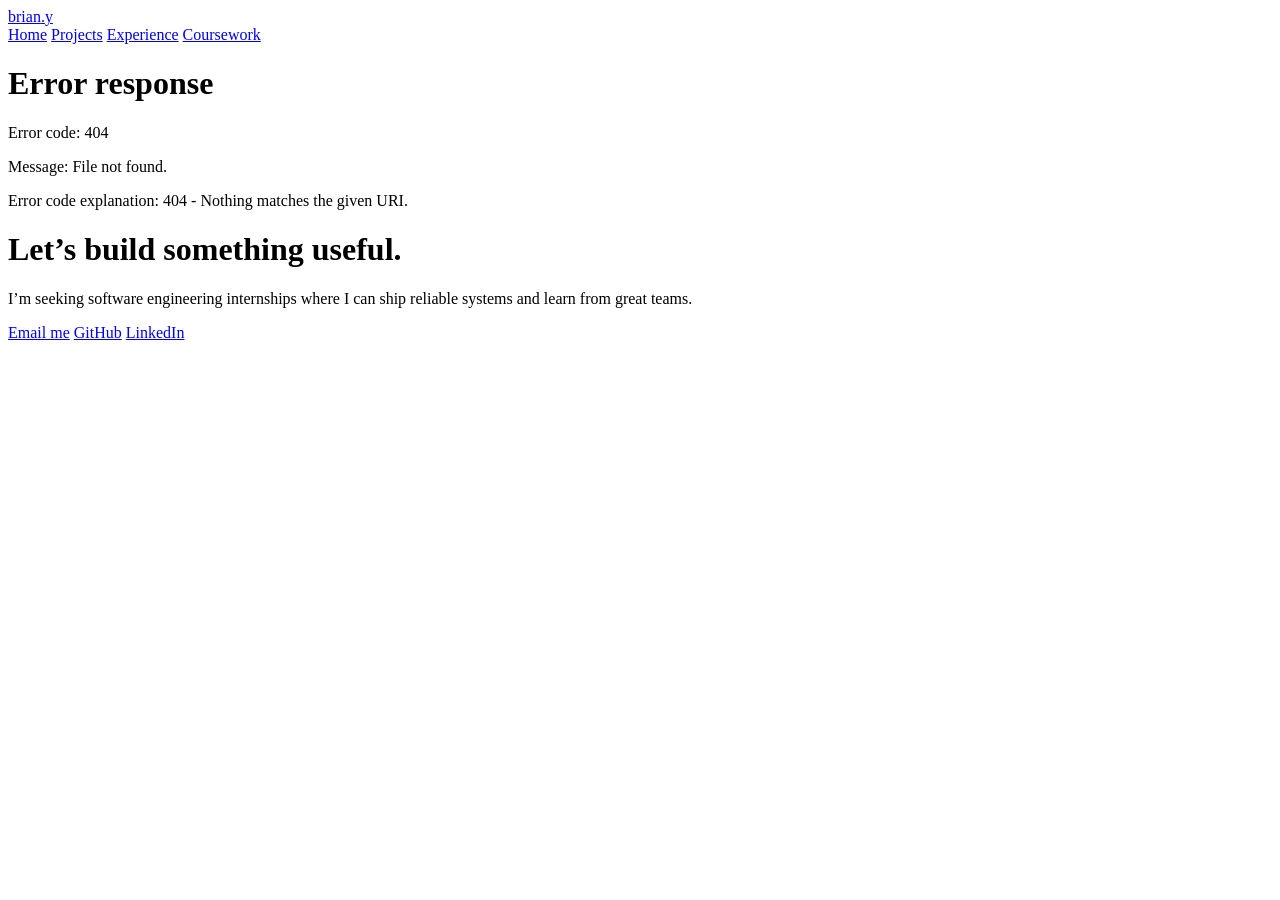
==== index.html @ 7284734b "feat: add case-study panels and demos (baseline, unchanged) Commits the pre-phase case-study and dem" ====
<!doctype html>
<html lang="en">

<!--
WRITTEN BY: Brian Kasim Yildirim
EMAIL: byildiri@uci.edu
-->

<head>
  <meta charset="utf-8">
  <meta name="author" content="Brian Kasim Yildirim">
  <meta name="description" content="Personal Portfolio">
  <meta name="viewport" content="width=device-width, initial-scale=1.0">
  <link rel="stylesheet" href="styles/main.css">
  <link rel="stylesheet" href="styles/project-detail.css">
  <link rel="icon" type="image/x-icon" href="static/portfoliologo.ico">
  <title>Brian Yildirim</title>
</head>

<body>
  <header class="navbar">
    <a href="#about" data-page="about" class="nav-logo">brian<span class="accent">.</span>y</a>
    <div class="nav">
      <a href="#about" data-page="about" class="navbar-link">Home</a>
      <a href="#projects" data-page="projects" class="navbar-link">Projects</a>
      <a href="#experience" data-page="experience" class="navbar-link">Experience</a>
      <a href="#coursework" data-page="coursework" class="navbar-link">Coursework</a>
    </div>
  </header>

  <main id="content">

  </main>

  <footer class="site-footer">
    <div class="footer-content">
      <h1 class="footer-title">Let’s build something useful.</h1>
      <p class="footer-description">I’m seeking software engineering internships where I can ship reliable systems and
        learn from great teams.</p>
      <div class="footer-links">
        <a href="mailto:byildiri@uci.edu" class="footer-button footer-button-primary">Email me</a>
        <a href="https://github.com/BrianKYildirim" target="_blank" class="footer-button">GitHub</a>
        <a href="https://www.linkedin.com/in/brianyildirim/" target="_blank" class="footer-button">LinkedIn</a>
      </div>
    </div>
  </footer>

  <script src="main.js"></script>
  <script type="module" src="scripts/project-detail.js"></script>
</body>

</html>
---- styles/project-detail.css ----
:root {
  --bg: #0f1117;
  --surface: #161a23;
  --border: #252a36;
  --text: #ece9e4;
  --muted: #8b919e;
  --accent: #0bf5a3;
  --on-accent: #0f1117;
  --accent-halo: rgba(11, 245, 163, 0.15);
  --font-sans: "Lexend", sans-serif;
  --font-mono: "JetBrains Mono", monospace;
  --radius-card: 0.5rem;
  --radius-button: 0.6rem;
  --radius-control: 0.75rem;
  --radius-pill: 999px;
  --border-strong: #3a4152;
  --control-border: #6b7180;
  --signal-bad: #ff7a59;
  --signal-bad-halo: rgba(255, 122, 89, 0.14);
  --signal-wait: #f4c35a;
  --scrim: rgba(8, 9, 13, 0.72);
  --radius-panel: 1rem;
  --measure: 45rem;
  --wide: 70rem;
  --ease-morph: cubic-bezier(0.22, 1, 0.36, 1);
  --ease-fade: cubic-bezier(0.2, 0, 0, 1);
  --dur-expand: 560ms;
  --dur-collapse: 460ms;
  --dur-scrim: 280ms;
  --dur-reveal: 300ms;
  --dur-reduced: 160ms;
  --cur: url('../static/customcursor.png'), auto;
  --cur-accent: url('../static/customcursor1.png'), auto;
  --mono: var(--font-mono);
}

html.pd-lock {
  overflow: hidden;
  scrollbar-gutter: stable;
}

.vh {
  position: absolute !important;
  width: 1px;
  height: 1px;
  overflow: hidden;
  clip-path: inset(50%);
  white-space: nowrap;
}

.project-expand,
.pd-surface,
.pd-ghost,
.pd-close,
.demo,
.demo-card,
.demo-input,
.demo-drop,
.demo-marker,
.demo-sw {
  box-sizing: border-box;
}

.pd-diagram,
.pd-code,
.pd-metrics li,
.demo {
  background: var(--bg);
  border: 1px solid var(--border);
  border-radius: var(--radius-control);
}

.demo-code,
.demo-log,
.demo-kv-log,
.demo-lane {
  background: var(--bg);
  border: 1px solid var(--border);
  border-radius: var(--radius-card);
}

.demo-card,
.fidelity,
.demo-counters>div,
.demo-kv-client,
.pd-node,
.pd-surface {
  background: var(--surface);
  border: 1px solid var(--border);
  border-radius: var(--radius-card);
}

.demo-chip,
.demo-seg button,
.demo-bucket {
  background: transparent;
  color: var(--text);
}

.pd-meta,
.pd-lede,
.pd-tech,
.pd-edge,
.pd-src,
.demo-desc,
.demo-small,
.demo-glyph,
.demo-filerow,
.demo-scale,
.demo-bk-note,
.demo-legend-row,
.demo-kv-strip,
.demo-kv-state,
.demo-state {
  color: var(--muted);
}

.pd-toc ol,
.pd-metrics,
.pd-steps,
.demo-stages,
.demo-log,
.demo-kv-lanes,
.demo-kv-log {
  list-style: none;
  margin: 0;
  padding: 0;
}

.pd,
.project-open,
.pd :is(button, label, select, summary, [type="range"]) {
  cursor: var(--cur);
}

.pd button.project-link-accent:not(:disabled):hover {
  cursor: var(--cur-accent);
}

input.demo-input {
  cursor: text;
}

.project-open:focus-visible,
.pd :is(a, button, input, select, summary, pre, [tabindex]):focus-visible,
.demo-file:focus-within {
  outline: 2px solid var(--accent);
  outline-offset: 2px;
}

:is(.project-open, .pd-title, .pd-h3, .demo-title):focus-visible {
  border-radius: 4px;
}

.pd :is(.pd-title, .pd-h3, .demo-title):focus:not(:focus-visible),
.pd .pd-scroll:is(:focus, :focus-visible) {
  outline: none;
}

:is(.pd-metrics .v, .demo-num, .demo-field output, .demo-stages li span + span, .demo-big, .demo-bk-level) {
  font-variant-numeric: tabular-nums;
}

:is(.pd-facts dt, .pd-decision dt, .demo-label, .demo-legend) {
  font: 500 .72rem var(--mono);
  text-transform: uppercase;
  letter-spacing: .08em;
  color: var(--muted);
}

.projects-page-card {
  position: relative;
}

.project-media {
  position: relative;
  overflow: hidden;
  min-width: 0;
}

.project-media .projects-page-image {
  height: 100%;
  display: block;
}

.project-open {
  font: inherit;
  color: inherit;
  background: none;
  border: 0;
  padding: 0;
  margin: 0;
  text-align: inherit;
  letter-spacing: inherit;
  line-height: inherit;
}

.project-open:focus-visible {
  outline-offset: 4px;
}

@supports selector(:has(*)) {
  .projects-page-card:has(.project-open:focus-visible) {
    outline: 2px solid var(--accent);
    outline-offset: 3px;
  }

  .projects-page-card .project-open:focus-visible {
    outline: none;
  }
}

.project-expand,
.pd-close {
  display: grid;
  place-items: center;
  border-radius: var(--radius-pill);
  background: rgba(15, 17, 23, .72);
  border: 1px solid var(--border-strong);
  color: var(--text);
}

.project-expand {
  position: absolute;
  top: .6rem;
  right: .6rem;
  width: 28px;
  height: 28px;
  pointer-events: none;
}

.project-expand svg {
  width: 14px;
  height: 14px;
}

@media (hover: hover) {
  .project-expand {
    opacity: 0;
    transform: translateY(2px);
    transition: opacity 200ms, transform 200ms;
  }

  .projects-page-card:is(:hover, :focus-within) .project-expand {
    opacity: 1;
    transform: none;
  }
}

@media (hover: none) {
  .project-expand {
    opacity: .9;
  }
}

@media (hover: hover) and (pointer: fine) {
  .projects-page-card {
    transition: border-color 200ms;
  }

  .projects-page-card:hover {
    border-color: var(--border-strong);
  }

  .project-media .projects-page-image {
    transition: transform 400ms var(--ease-fade);
  }

  .projects-page-card:hover .projects-page-image {
    transform: scale(1.02);
  }
}

.projects-page-card.is-source {
  visibility: hidden;
}

.pd {
  position: fixed;
  inset: 0;
  width: 100%;
  height: 100%;
  max-width: none;
  max-height: none;
  margin: 0;
  padding: 0;
  border: 0;
  background: transparent;
  overflow: hidden;
  color: inherit;
  --pd-top: max(8px, env(safe-area-inset-top));
  --pd-right: max(8px, env(safe-area-inset-right));
  --pd-bottom: max(8px, env(safe-area-inset-bottom));
  --pd-left: max(8px, env(safe-area-inset-left));
}

.pd::backdrop {
  background: transparent;
}

.pd>* {
  position: absolute;
}

.pd-scrim {
  inset: 0;
  background: var(--scrim);
}

.pd-surface,
.pd-panel {
  top: var(--pd-top);
  right: var(--pd-right);
  bottom: var(--pd-bottom);
  left: var(--pd-left);
  border-radius: var(--radius-panel);
}

.pd-surface {
  contain: strict;
  pointer-events: none;
}

.pd-panel {
  overflow: hidden;
}

.pd-ghost-layer,
.pd-fly {
  inset: 0;
  pointer-events: none;
}

.pd-scroll {
  position: absolute;
  inset: 1px;
  border-radius: calc(var(--radius-panel) - 1px);
  overflow-y: auto;
  overscroll-behavior: contain;
  scrollbar-gutter: stable;
}

.pd-fly {
  display: none;
}

.pd-fly img {
  position: absolute;
  transform-origin: 0 0;
  max-width: none;
}

.pd-ghost {
  position: absolute;
  margin: 0;
  background: transparent;
  border-color: transparent;
  pointer-events: none;
  transition: none;
}

.pd-ghost * {
  transition: none !important;
}

.pd-close {
  top: calc(var(--pd-top) + 8px);
  right: calc(var(--pd-right) + 8px + var(--pd-sbw, 0px));
  width: 44px;
  height: 44px;
  padding: 0;
  transition: background-color 200ms, border-color 200ms;
}

.pd-close svg {
  width: 16px;
  height: 16px;
}

.pd-close:hover {
  background: var(--bg);
  border-color: var(--control-border);
}

.pd-close:active {
  transform: scale(.96);
}

.pd-hero {
  display: grid;
  border-bottom: 1px solid var(--border);
}

.pd-media {
  position: relative;
  overflow: hidden;
  background: var(--bg);
  aspect-ratio: 16 / 9;
  max-height: 40vh;
  width: 100%;
}

.pd-media img {
  position: absolute;
  inset: 0;
  width: 100%;
  height: 100%;
  object-fit: cover;
}

.pd.is-animating .pd-media {
  background: transparent;
}

.pd-hero-text {
  padding: 1.25rem;
  display: flex;
  flex-direction: column;
  min-width: 0;
}

.pd-cat,
.pd-eyebrow {
  text-transform: uppercase;
  letter-spacing: .1em;
}

.pd-cat {
  margin: 0 0 .75rem;
}

.pd-meta {
  display: flex;
  justify-content: space-between;
  gap: .5rem;
  font: 100 .75rem var(--mono);
}

.pd-title {
  margin: .35rem 0 0;
  font-size: 1.75rem;
  font-weight: 700;
  line-height: normal;
  letter-spacing: normal;
}

.pd-title,
.pd-meta span,
.pd-ghost h2,
.pd-ghost .project-meta span {
  transform-origin: 0 0;
}

.pd-lede {
  margin: .75rem 0 0;
  max-width: var(--measure);
  font-size: 1.05rem;
  font-weight: 250;
  line-height: 1.55;
}

.pd-tech {
  margin-top: .75rem;
  font: 100 .75rem/1.5 var(--mono);
}

.pd-panel :is(.project-link, .project-link-accent) {
  min-height: 44px;
}

.pd :is(.project-link, .project-link-accent, .btn-ghost):disabled {
  opacity: .55;
  cursor: not-allowed;
}

.pd-body {
  padding: 2.5rem 1.25rem 4rem;
}

.pd-body-inner {
  max-width: var(--wide);
  margin-inline: auto;
}

.pd-toc {
  display: none;
}

.pd-toc a:link,
.pd-toc a:visited {
  display: flex;
  align-items: center;
  gap: .6rem;
  padding: .5rem;
  font: .8rem var(--mono);
  color: var(--muted);
  border-radius: 4px;
}

.pd-toc a::before {
  content: "";
  flex: none;
  width: 6px;
  height: 6px;
  border-radius: 50%;
  background: transparent;
}

.pd-toc a[aria-current="true"] {
  color: var(--text);
}

.pd-toc a[aria-current="true"]::before {
  background: var(--accent);
}

.pd-toc a:focus-visible {
  outline-offset: 0;
}

.pd-section {
  --pd-gap: 1.5rem;
}

.pd-section>* {
  margin: 0;
}

.pd-section>*+* {
  margin-top: var(--pd-gap);
}

.pd-section>.pd-h3 {
  margin-top: .5rem;
}

.pd-section>.pd-h3+* {
  margin-top: 2rem;
}

.pd-section+.pd-section {
  border-top: 1px solid var(--border);
  padding-top: 2.5rem;
  margin-top: 2.5rem;
}

.pd-num {
  color: var(--text);
  margin-right: .5em;
}

.pd-h3 {
  font-size: 1.25rem;
  font-weight: 600;
  letter-spacing: -.02em;
  line-height: 1.3;
}

.pd-h4 {
  margin: 0 0 .5rem;
  font-size: 1.05rem;
  font-weight: 500;
}

.pd-sub>.pd-h4+* {
  margin-top: 0;
}

.pd-sub>*+* {
  margin-top: 1rem;
}

.pd-skeleton span {
  display: block;
  width: 92%;
  height: .55rem;
  margin: 1rem 0;
  border-radius: 4px;
  background: var(--muted);
  opacity: .35;
}

.pd-skeleton span:first-child {
  width: 38%;
}

.pd-skeleton span:last-child {
  width: 71%;
}

.pd-error p {
  margin: 0 0 1rem;
}

.pd-error div {
  display: flex;
  flex-wrap: wrap;
  gap: .5rem;
}

.pd-prose {
  --pd-gap: 1rem;
  max-width: var(--measure);
  font-size: 1rem;
  line-height: 1.75;
  font-weight: 300;
}

.pd-prose>* {
  margin: 0;
}

.pd-prose>*+* {
  margin-top: 1rem;
}

.pd-prose ul {
  padding-left: 1.25rem;
}

.pd-prose li+li {
  margin-top: .4rem;
}

.pd-prose li::marker {
  color: var(--muted);
}

:is(.pd-prose, .pd-code figcaption) a:is(:link, :visited) {
  text-decoration: underline;
  text-underline-offset: .2em;
  text-decoration-color: var(--muted);
}

.pd :is(.pd-prose, .pd-decision, .pd-steps, .pd-facts) code {
  font-family: var(--mono);
  font-size: .86em;
}

.pd-facts {
  display: grid;
  grid-template-columns: repeat(auto-fit, minmax(11rem, 1fr));
  gap: 1rem 2rem;
}

.pd-facts dd {
  margin: .35rem 0 0;
  font-size: .95rem;
  font-weight: 300;
  line-height: 1.5;
}

.pd-diagram {
  padding: 1.5rem;
}

.pd-flow {
  display: flex;
  flex-direction: column;
  gap: .5rem;
}

.pd-node {
  min-width: 0;
  padding: .6rem .75rem;
  border-color: var(--border-strong);
  font: .8rem/1.4 var(--mono);
  text-align: center;
  overflow-wrap: anywhere;
}

.pd-node small {
  display: block;
  margin-top: .2rem;
  font-size: .72rem;
  color: var(--muted);
}

.pd-node.is-focus {
  border-color: var(--accent);
}

.pd-edge {
  align-self: center;
  font-family: var(--mono);
}

.pd-edge::before {
  content: "↓";
}

:is(.pd-diagram, .pd-code) figcaption,
.pd-caption,
.pd-metrics .l {
  font-size: .875rem;
  line-height: 1.6;
  font-weight: 300;
  color: var(--muted);
}

.pd-diagram figcaption {
  margin-top: 1rem;
}

.pd-code {
  overflow: hidden;
}

.pd-code figcaption {
  display: flex;
  flex-wrap: wrap;
  justify-content: space-between;
  gap: .25rem 1rem;
  padding: .6rem 1rem;
  border-bottom: 1px solid var(--border);
  font-family: var(--mono);
  font-size: .75rem;
}

.pd-code figcaption a:is(:link, :visited) {
  color: var(--text);
}

.pd-code pre {
  margin: 0;
  padding: 1rem;
  font: .8rem/1.6 var(--mono);
  white-space: pre-wrap;
  overflow-wrap: anywhere;
  tab-size: 4;
}

.pd-code pre:focus-visible {
  outline-offset: -2px;
}

.pd-decision {
  border-top: 1px solid var(--border);
}

.pd-decision>div {
  padding: 1rem 0;
  border-bottom: 1px solid var(--border);
}

.pd-decision dt {
  margin-bottom: .4rem;
}

.pd-decision dd {
  margin: 0;
  line-height: 1.7;
  font-weight: 300;
  max-width: var(--measure);
}

.pd-decision ul {
  margin: 0;
  padding-left: 1.1rem;
}

.pd-decision li+li {
  margin-top: .5rem;
}

.pd-decision b {
  font-weight: 500;
}

.pd-chosen {
  margin-left: .4rem;
  font: 500 .75rem var(--mono);
  color: var(--accent);
  white-space: nowrap;
}

.pd-metrics {
  display: grid;
  grid-template-columns: repeat(auto-fit, minmax(12rem, 1fr));
  gap: .75rem;
}

.pd-metrics li {
  display: flex;
  flex-direction: column;
  gap: .35rem;
  padding: 1.25rem;
}

.pd-metrics .v {
  font: 600 2rem/1.1 var(--mono);
  color: var(--accent);
}

.pd-src {
  margin-top: auto;
  padding-top: .5rem;
  font: .68rem var(--mono);
  text-transform: uppercase;
  letter-spacing: .08em;
}

.pd-steps {
  counter-reset: pd-step;
  display: grid;
  gap: 1.25rem;
  max-width: var(--measure);
}

.pd-steps>li {
  counter-increment: pd-step;
  display: grid;
  grid-template-columns: 2.25rem 1fr;
}

.pd-steps>li::before {
  content: counter(pd-step, decimal-leading-zero);
  font: .8rem/1.9 var(--mono);
  color: var(--muted);
}

.pd-steps h4 {
  margin: 0 0 .25rem;
  font-size: 1.05rem;
  font-weight: 500;
}

.pd-steps p {
  margin: 0;
  line-height: 1.75;
  font-weight: 300;
}

.drafts [data-placeholder] {
  position: relative;
  outline: 1px dashed var(--control-border);
  outline-offset: 4px;
  margin-top: calc(var(--pd-gap, 0px) + 1.4rem) !important;
}

.drafts [data-placeholder]::after {
  content: "PLACEHOLDER · " attr(data-placeholder);
  position: absolute;
  left: -4px;
  right: -4px;
  bottom: calc(100% + 7px);
  font: .65rem/1.35 var(--mono);
  color: var(--signal-wait);
}

@media (max-width: 374.98px) {
  .pd-hero-text {
    padding: 1rem;
  }
}

@media (min-width: 768px) {
  .project-expand {
    width: 32px;
    height: 32px;
  }

  .project-expand svg {
    width: 16px;
    height: 16px;
  }

  .pd {
    --pd-top: max(16px, 2vh, env(safe-area-inset-top));
    --pd-bottom: max(16px, 2vh, env(safe-area-inset-bottom));
    --pd-left: max(16px, 2vw, env(safe-area-inset-left));
    --pd-right: max(16px, 2vw, env(safe-area-inset-right));
  }

  .pd-close {
    top: calc(var(--pd-top) + 12px);
    right: calc(var(--pd-right) + 12px + var(--pd-sbw, 0px));
  }

  .pd-media {
    max-height: 56vh;
  }

  .pd-hero-text {
    padding: 2rem;
  }

  .pd-title {
    font-size: 2.5rem;
  }

  .pd-meta,
  .pd-tech {
    font-size: .9rem;
  }

  .pd-lede {
    font-size: 1.25rem;
  }

  .pd-body {
    padding: 3rem 2rem 5rem;
  }

  .pd-section+.pd-section {
    padding-top: 4rem;
    margin-top: 4rem;
  }

  .pd-h3 {
    font-size: 1.5rem;
  }

  .pd-flow {
    flex-direction: row;
    align-items: center;
  }

  .pd-node {
    flex: 1 1 0;
  }

  .pd-edge::before {
    content: "→";
  }

  .pd-code pre {
    white-space: pre;
    overflow-wrap: normal;
    overflow-x: auto;
  }

  .pd-decision>div {
    display: grid;
    grid-template-columns: 10rem 1fr;
    gap: 1.5rem;
  }

  .pd-decision dt {
    margin: .3rem 0 0;
  }
}

@media (min-width: 1024px) {
  .pd-hero {
    grid-template-columns: minmax(0, 7fr) minmax(0, 5fr);
    min-height: clamp(380px, 60vh, 640px);
  }

  .pd-media {
    aspect-ratio: auto;
    max-height: none;
    height: 100%;
  }

  .pd-hero-text {
    padding: 4.5rem 2.5rem 2.5rem;
  }

  .pd-title {
    font-size: 3rem;
  }

  .pd-lede,
  .pd-tech {
    margin-top: 1.25rem;
  }

  .pd-hero .project-links {
    margin-top: auto;
    padding-top: 1.5rem;
  }

  .pd-body {
    padding: 3.5rem 2.5rem 6rem;
  }
}

@media (min-width: 1280px) {
  .pd-body-inner {
    display: grid;
    grid-template-columns: 12rem minmax(0, 1fr);
    gap: 4rem;
  }

  .pd-toc {
    display: block;
    position: sticky;
    top: 2rem;
    align-self: start;
  }
}

@media (prefers-reduced-motion: reduce) {

  .projects-page-card,
  .project-expand,
  .project-media .projects-page-image,
  .demo-kv-file {
    transition: none;
  }

  .projects-page-card:hover .projects-page-image {
    transform: none;
  }
}

.demo {
  display: grid;
  gap: 1rem;
  max-width: var(--wide);
  padding: 1rem;
}

.demo [hidden] {
  display: none !important;
}

.demo-mount,
.demo-field,
.demo-card {
  min-width: 0;
}

.demo-head,
.demo-status,
.demo-row,
.demo-chips,
.demo-kv-bar,
.demo-legend-row,
.demo-kv-head,
.demo-lane {
  display: flex;
  flex-wrap: wrap;
  align-items: center;
}

.demo-head {
  align-items: flex-start;
  justify-content: space-between;
  gap: .75rem 1rem;
}

.demo-head>div {
  flex: 1 1 18rem;
}

.demo-title {
  margin: 0;
  font-size: 1.25rem;
  font-weight: 600;
  letter-spacing: -.02em;
}

.demo-desc {
  margin: .35rem 0 0;
  font-size: .95rem;
  line-height: 1.6;
  font-weight: 300;
}

.demo-pill {
  display: inline-flex;
  align-items: center;
  gap: .45rem;
  padding: .3rem .7rem;
  border: 1px solid var(--border);
  border-radius: var(--radius-pill);
  font: .72rem var(--mono);
  white-space: nowrap;
}

.demo-pill::before {
  content: "";
  width: 6px;
  height: 6px;
  border-radius: 50%;
  background: var(--accent);
}

.fidelity {
  padding: .75rem .9rem;
}

.fidelity-label {
  font: 500 .7rem var(--mono);
  text-transform: uppercase;
  letter-spacing: .08em;
  color: var(--accent);
}

.fidelity.is-sim .fidelity-label {
  color: var(--signal-wait);
}

.fidelity p {
  margin: .35rem 0 0;
  max-width: var(--measure);
  font-size: .875rem;
  line-height: 1.6;
  font-weight: 300;
}

.fidelity summary {
  padding: .75rem 0 .25rem;
  font: .78rem var(--mono);
  color: var(--muted);
}

.fidelity ul {
  margin: .25rem 0 0;
  padding-left: 1.1rem;
  font-size: .85rem;
  line-height: 1.6;
  font-weight: 300;
}

.fidelity li+li {
  margin-top: .3rem;
}

.demo code {
  font-family: var(--mono);
  font-size: .9em;
}

.demo-status {
  justify-content: space-between;
  gap: .5rem 1rem;
  padding-top: .75rem;
  border-top: 1px solid var(--border);
  font: .8rem/1.5 var(--mono);
  color: var(--muted);
}

.btn-ghost {
  min-height: 44px;
  padding: 0 1rem;
  background: transparent;
  color: var(--muted);
  border: 1px solid transparent;
  border-radius: var(--radius-button);
  font: 500 .85rem var(--font-sans);
}

.btn-ghost:hover {
  color: var(--text);
  border-color: var(--border-strong);
}

.demo-card {
  padding: 1rem;
}

.demo-input {
  min-height: 44px;
  width: 100%;
  padding: 0 .75rem;
  background: var(--bg);
  color: var(--text);
  border: 1px solid var(--control-border);
  border-radius: var(--radius-control);
  font: .85rem var(--mono);
}

.demo input[type="range"] {
  width: 100%;
  min-height: 44px;
  margin: 0;
  accent-color: var(--accent);
}

.demo-chips {
  gap: .75rem .5rem;
}

.demo-chip {
  position: relative;
  min-height: 32px;
  padding: 0 .8rem;
  border: 1px solid var(--border);
  border-radius: var(--radius-pill);
  font: .75rem var(--mono);
}

.demo-chip::after {
  content: "";
  position: absolute;
  inset: -7px 0;
}

.demo-chip:hover {
  border-color: var(--border-strong);
}

.demo-chip[aria-pressed="true"],
.demo-seg [aria-pressed="true"] {
  background: var(--text);
  color: var(--bg);
}

.demo-chip[aria-pressed="true"] {
  border-color: var(--text);
}

.demo-seg {
  display: inline-flex;
  flex-wrap: wrap;
  border: 1px solid var(--border-strong);
  border-radius: var(--radius-control);
  overflow: hidden;
}

.demo-seg button {
  flex: 1 0 auto;
  min-width: 44px;
  min-height: 44px;
  padding: 0 .7rem;
  border: 0;
  font: .8rem var(--mono);
}

.demo-seg button+button {
  border-left: 1px solid var(--border-strong);
}

.demo-seg button:focus-visible {
  outline-offset: -3px;
}

.demo-badge {
  display: inline-flex;
  align-items: center;
  gap: .35rem;
  padding: .3rem .65rem;
  border: 1px solid transparent;
  border-radius: var(--radius-pill);
  font: 600 .75rem var(--mono);
  letter-spacing: .06em;
}

.demo-badge.is-pass {
  color: var(--accent);
  background: var(--accent-halo);
}

.demo-badge.is-fail {
  color: var(--signal-bad);
  background: var(--signal-bad-halo);
}

.demo-badge.is-wait {
  color: var(--signal-wait);
  border: 1px dashed var(--signal-wait);
}

.demo-badge-off {
  color: var(--muted);
  border-color: var(--border-strong);
}

.demo-num {
  font: 600 1rem var(--mono);
}

.demo-mono {
  font: .8rem/1.6 var(--mono);
}

.demo-row {
  gap: .5rem;
}

.demo-field {
  display: grid;
  gap: .2rem;
}

.demo-field output {
  font: 500 .8rem var(--mono);
}

.demo-small {
  margin: 0;
  font-size: .8rem;
  line-height: 1.5;
  font-weight: 300;
}

.demo-mount details>summary {
  padding: .75rem 0;
  font: .8rem var(--mono);
  color: var(--text);
}

.demo-mount details {
  border-top: 1px solid var(--border);
}

.demo-code {
  margin: 0 0 .75rem;
  padding: .75rem;
  font: .78rem/1.6 var(--mono);
  white-space: pre;
  overflow-x: auto;
}

.demo-log,
.demo-kv-log {
  overflow: auto;
  padding: .5rem .75rem;
  font: .8rem/1.6 var(--mono);
}

@media (min-width: 768px) {
  .demo {
    padding: 1.5rem;
  }

  .demo-title {
    font-size: 1.5rem;
  }
}

.demo-iqg,
.demo-iqg-in,
.demo-iqg-out,
.demo-result {
  display: grid;
  gap: 1rem;
  align-content: start;
}

.demo-drop {
  display: grid;
  place-items: center;
  min-height: 160px;
  padding: 1rem;
  text-align: center;
  background: var(--bg);
  border: 1.5px dashed var(--control-border);
  border-radius: var(--radius-control);
}

.demo-drop.is-over {
  border-style: solid;
  border-color: var(--accent);
  background: var(--accent-halo);
}

.demo-drop-empty {
  display: grid;
  justify-items: center;
  gap: .4rem;
}

.demo-drop-title {
  margin: 0;
  font-weight: 400;
}

.demo-glyph {
  width: 28px;
  height: 28px;
}

.demo-preview {
  display: block;
  max-width: 100%;
  max-height: 280px;
  object-fit: contain;
  border-radius: 4px;
}

.demo-filerow {
  margin: 0;
  font: .75rem/1.5 var(--mono);
  overflow-wrap: anywhere;
}

.demo-error {
  padding: .6rem .8rem;
  border-left: 2px solid var(--signal-bad);
  background: var(--signal-bad-halo);
  border-radius: 4px;
  font-size: .875rem;
  line-height: 1.5;
}

.demo-error p {
  margin: 0;
}

.demo-error p+p {
  margin-top: .2rem;
  font: .78rem var(--mono);
}

.demo-stages {
  display: grid;
  gap: .35rem;
  font: .8rem var(--mono);
}

.demo-stages li {
  display: flex;
  justify-content: space-between;
  gap: 1rem;
  padding-bottom: .35rem;
  border-bottom: 1px solid var(--border);
}

.demo-stages li span+span {
  color: var(--muted);
}

.demo-result>.btn-ghost {
  justify-self: start;
}

.demo-reasons {
  margin: 0;
  padding-left: 1.1rem;
  font-size: .9rem;
  line-height: 1.6;
  font-weight: 300;
}

.demo-big {
  margin: .2rem 0 .6rem;
  font: 600 2rem/1.1 var(--mono);
}

.demo-track {
  position: relative;
  height: 10px;
  margin: 0 7px;
  background: var(--bg);
  border: 1px solid var(--border-strong);
  border-radius: var(--radius-pill);
}

.demo-fill,
.demo-band {
  position: absolute;
  top: 0;
  bottom: 0;
}

.demo-fill {
  left: 0;
  width: var(--p, 0%);
  background: var(--accent);
  border-radius: inherit;
}

.demo-fill.is-bad,
.demo-marker.is-bad {
  background: var(--signal-bad);
}

.demo-tick {
  position: absolute;
  top: -6px;
  bottom: -6px;
  left: var(--t, 0%);
  width: 2px;
  margin-left: -1px;
  background: var(--text);
}

.demo-band {
  left: var(--a, 0%);
  right: calc(100% - var(--b, 100%));
  background: var(--accent-halo);
}

.demo-marker {
  position: absolute;
  top: 50%;
  left: var(--p, 0%);
  width: 14px;
  height: 14px;
  margin: -7px 0 0 -7px;
  border: 2px solid var(--surface);
  border-radius: 50%;
  background: var(--text);
}

.demo-scale {
  position: relative;
  height: 1.1rem;
  margin: .35rem 7px 0;
  font: .7rem var(--mono);
}

.demo-scale span {
  position: absolute;
  transform: translateX(-50%);
  white-space: nowrap;
}

.demo-scale span:first-child:not([data-bmin]) {
  transform: none;
}

.demo-scale span:last-child:not([data-bmax]) {
  transform: translateX(-100%);
}

.demo-bandlabels {
  margin: 0 7px .35rem;
}

.demo-meter .pd-caption {
  margin: .4rem 0 0;
}

.demo-edges {
  display: block;
  width: 100%;
  height: auto;
  margin-bottom: .5rem;
  border-radius: 4px;
}

.demo-thr {
  display: grid;
  grid-template-columns: repeat(auto-fit, minmax(8.5rem, 1fr));
  gap: .75rem;
}

@media (min-width: 768px) {
  .demo-iqg {
    grid-template-columns: 1fr 1fr;
    align-items: start;
  }

  .demo-drop {
    min-height: 220px;
  }
}

@media (min-width: 1024px) {
  .demo-iqg {
    grid-template-columns: 5fr 7fr;
  }

  .demo-preview {
    max-height: 320px;
  }
}

.demo-rl,
.demo-rl-viz,
.demo-rl-controls {
  display: grid;
  gap: 1rem;
  min-width: 0;
  align-content: start;
}

.demo-rl>*,
.demo-rl-viz>*,
.demo-rl-controls>*,
.demo-kv>* {
  min-width: 0;
}

.demo-group {
  display: grid;
  gap: .5rem;
  min-width: 0;
  margin: 0;
  padding: 0;
  border: 0;
}

.demo-group>legend {
  padding: 0;
  margin-bottom: .5rem;
}

.demo-clients {
  display: grid;
  gap: .5rem;
}

.demo-client {
  display: grid;
  grid-template-columns: minmax(0, 1fr) 7.5rem;
  gap: .5rem;
  align-items: end;
}

.demo-radio {
  display: flex;
  align-items: center;
  gap: .5rem;
  min-height: 44px;
  font-size: .875rem;
  font-weight: 300;
}

.demo-radio input {
  accent-color: var(--accent);
  width: 18px;
  height: 18px;
  margin: 0;
}

.demo-buckets {
  display: flex;
  flex-wrap: wrap;
  gap: .75rem;
}

.demo-bucket {
  display: grid;
  justify-items: center;
  gap: .3rem;
  min-width: 7rem;
  padding: .5rem;
  border: 1px solid transparent;
  border-radius: var(--radius-card);
}

.demo-bucket:hover {
  border-color: var(--border-strong);
}

.demo-tube {
  position: relative;
  width: 40px;
  height: 110px;
  overflow: hidden;
  background: var(--bg);
  border: 1px solid var(--border-strong);
  border-radius: 6px;
}

.demo-tube-fill {
  position: absolute;
  left: 0;
  right: 0;
  bottom: 0;
  height: var(--lvl, 100%);
  background: var(--accent);
}

.demo-tube::after {
  content: "";
  position: absolute;
  inset: 0;
  background: repeating-linear-gradient(to top, transparent 0 calc(100% / var(--n, 10) - 1px), var(--border-strong) calc(100% / var(--n, 10) - 1px) calc(100% / var(--n, 10)));
}

.demo-bucket:is(.is-ok, .is-no) .demo-tube {
  outline: 2px solid var(--accent);
  outline-offset: 2px;
}

.demo-bucket.is-no .demo-tube {
  outline-color: var(--signal-bad);
}

.demo-bk-key {
  font: 500 .8rem var(--mono);
}

.demo-bk-level {
  font: 600 1rem var(--mono);
}

.demo-bk-note {
  max-width: 9rem;
  min-height: 2.2em;
  font: .68rem/1.35 var(--mono);
  text-align: center;
}

.demo-canvas {
  display: block;
  width: 100%;
  height: 120px;
  margin-top: .5rem;
}

.demo-canvas[data-throughput] {
  height: 110px;
}

.demo-legend-row {
  gap: .35rem .6rem;
  margin: .5rem 0 0;
  font: .72rem var(--mono);
}

.demo-sw {
  display: inline-block;
  width: 10px;
  height: 10px;
}

.demo-sw-ok {
  background: var(--accent);
}

.demo-sw-no {
  border: 1px solid var(--signal-bad);
}

.demo-sw-hatch {
  border: 1px solid var(--signal-bad);
  background: repeating-linear-gradient(-45deg, var(--signal-bad) 0 1px, transparent 1px 4px);
}

.demo-sw-line {
  width: 16px;
  height: 0;
  border-top: 1px dashed var(--text);
}

.demo-counters {
  display: grid;
  grid-template-columns: repeat(auto-fit, minmax(7rem, 1fr));
  gap: .5rem;
  margin: 0;
}

.demo-counters>div {
  padding: .6rem .75rem;
}

.demo-counters dd {
  margin: .2rem 0 0;
}

.demo-log {
  max-height: 14rem;
  margin-top: .5rem;
  white-space: pre;
}

.demo-log .is-ok {
  color: var(--accent);
}

.demo-log .is-no {
  color: var(--signal-bad);
}

@media (min-width: 768px) {
  .demo-tube {
    width: 48px;
    height: 140px;
  }
}

@media (min-width: 768px) and (max-width: 1023.98px) {
  .demo-rl-controls {
    grid-template-columns: 1fr 1fr;
  }
}

@media (min-width: 1024px) {
  .demo-rl {
    grid-template-columns: 20rem minmax(0, 1fr);
    align-items: start;
  }
}

.demo-kv-bar {
  justify-content: space-between;
  gap: .75rem;
  margin-bottom: 1rem;
}

.demo-kv-strip {
  margin: 0 0 1rem;
  font: 500 .75rem var(--mono);
  letter-spacing: .06em;
}

.demo-kv {
  position: relative;
  display: grid;
  gap: 1rem;
}

.demo-kv-wires {
  position: absolute;
  inset: 0;
  width: 100%;
  height: 100%;
  pointer-events: none;
  overflow: visible;
}

.demo-kv-wires line {
  stroke: var(--border-strong);
  stroke-width: 1;
}

:is(.demo-kv-wires circle, .demo-wire i).req {
  fill: var(--accent);
  background: var(--accent);
}

:is(.demo-kv-wires circle, .demo-wire i).res {
  fill: var(--text);
  background: var(--text);
}

.demo-kv-clients,
.demo-kv-clients>div,
.demo-kv-server,
.demo-kv-logwrap {
  display: grid;
  gap: .75rem;
  align-content: start;
}

:is(.demo-kv-clients, .demo-kv-client, .demo-kv-server)>.project-link {
  justify-self: start;
}

.demo-kv-client {
  position: relative;
  display: grid;
  gap: .6rem;
  min-width: 0;
  margin: 0;
  padding: .75rem 1rem 1rem;
}

.demo-kv-client>legend {
  padding: 0 .35rem;
}

.demo-kv-state {
  margin: 0;
  font: .78rem var(--mono);
  overflow-wrap: anywhere;
}

.demo-kv-state[data-s="connected"] {
  color: var(--accent);
}

.demo-kv-state[data-s="waiting"] {
  color: var(--signal-wait);
}

.demo-kv-form {
  display: flex;
  flex-wrap: wrap;
  gap: .5rem;
}

.demo-kv-form input {
  flex: 1 1 11rem;
  min-width: 0;
}

.demo-kv-out {
  min-height: 1.6em;
  margin: 0;
  font: .78rem/1.6 var(--mono);
  white-space: pre-wrap;
  overflow-wrap: anywhere;
  tab-size: 4;
}

.demo-kv-head {
  justify-content: space-between;
  gap: .5rem;
  font-family: var(--mono);
}

.demo-lane {
  position: relative;
  justify-content: space-between;
  gap: .35rem .5rem;
  padding: .5rem .6rem;
  font: .78rem var(--mono);
}

.demo-kv-lanes {
  display: grid;
  gap: .4rem;
}

.demo-state {
  padding: .15rem .5rem;
  border: 1px solid var(--border);
  border-radius: var(--radius-pill);
  font-size: .72rem;
}

.demo-state:is(.is-parse, .is-send, .is-start) {
  color: var(--text);
}

.demo-state.is-wait {
  color: var(--signal-wait);
  border: 1px dashed var(--signal-wait);
}

.demo-state.is-hold {
  color: var(--accent);
  background: var(--accent-halo);
  border-color: transparent;
}

.demo-state.is-save {
  color: var(--accent);
  border-color: var(--accent);
}

.demo-state.is-closed {
  text-decoration: line-through;
}

.demo-wire {
  display: none;
  position: relative;
  flex: 1 0 100%;
  height: 6px;
}

.demo-wire::before {
  content: "";
  position: absolute;
  left: 0;
  right: 0;
  top: 50%;
  border-top: 1px solid var(--border-strong);
}

.demo-wire i {
  position: absolute;
  top: 0;
  width: 6px;
  height: 6px;
  margin-left: -3px;
  border-radius: 50%;
}

.demo-kv-table {
  width: 100%;
  border-collapse: collapse;
  font: .78rem var(--mono);
}

.demo-kv-table caption,
.demo-kv-table th {
  text-align: left;
}

.demo-kv-table caption {
  margin-bottom: .35rem;
}

.demo-kv-table th {
  font-weight: 500;
  color: var(--muted);
}

.demo-kv-table :is(th, td) {
  padding: .3rem .4rem;
  border-bottom: 1px solid var(--border);
  overflow-wrap: anywhere;
}

.demo-kv-file {
  min-height: 2.5em;
  margin: .35rem 0 0;
  white-space: pre-wrap;
  overflow-wrap: anywhere;
  transition: background-color 400ms;
}

.demo-kv-file.is-flash {
  background: var(--accent-halo);
  transition: none;
}

.demo-kv-logwrap .demo-row {
  justify-content: space-between;
}

.demo-kv-log {
  max-height: 240px;
  font-size: .75rem;
  overflow-wrap: anywhere;
}

.demo-kv-log .is-note {
  color: var(--muted);
}

@media (max-width: 767.98px) {
  .demo-kv-wires {
    display: none;
  }

  .demo-wire {
    display: block;
  }

  .demo-kv-server {
    order: 1;
  }

  .demo-kv-logwrap {
    order: 2;
  }
}

@media (min-width: 768px) {
  .demo-kv-strip {
    display: none;
  }

  .demo-kv {
    grid-template-columns: minmax(0, 1fr) minmax(0, 1.25fr);
    column-gap: 2rem;
  }

  .demo-kv-logwrap {
    grid-column: 1 / -1;
  }

  .demo-kv-log {
    max-height: 20rem;
  }
}

@media (min-width: 1024px) {
  .demo-kv {
    grid-template-columns: minmax(0, 1fr) minmax(0, 1.25fr) minmax(0, 1fr);
  }

  .demo-kv-logwrap {
    grid-column: auto;
  }

  .demo-kv-log {
    max-height: 34rem;
  }
}
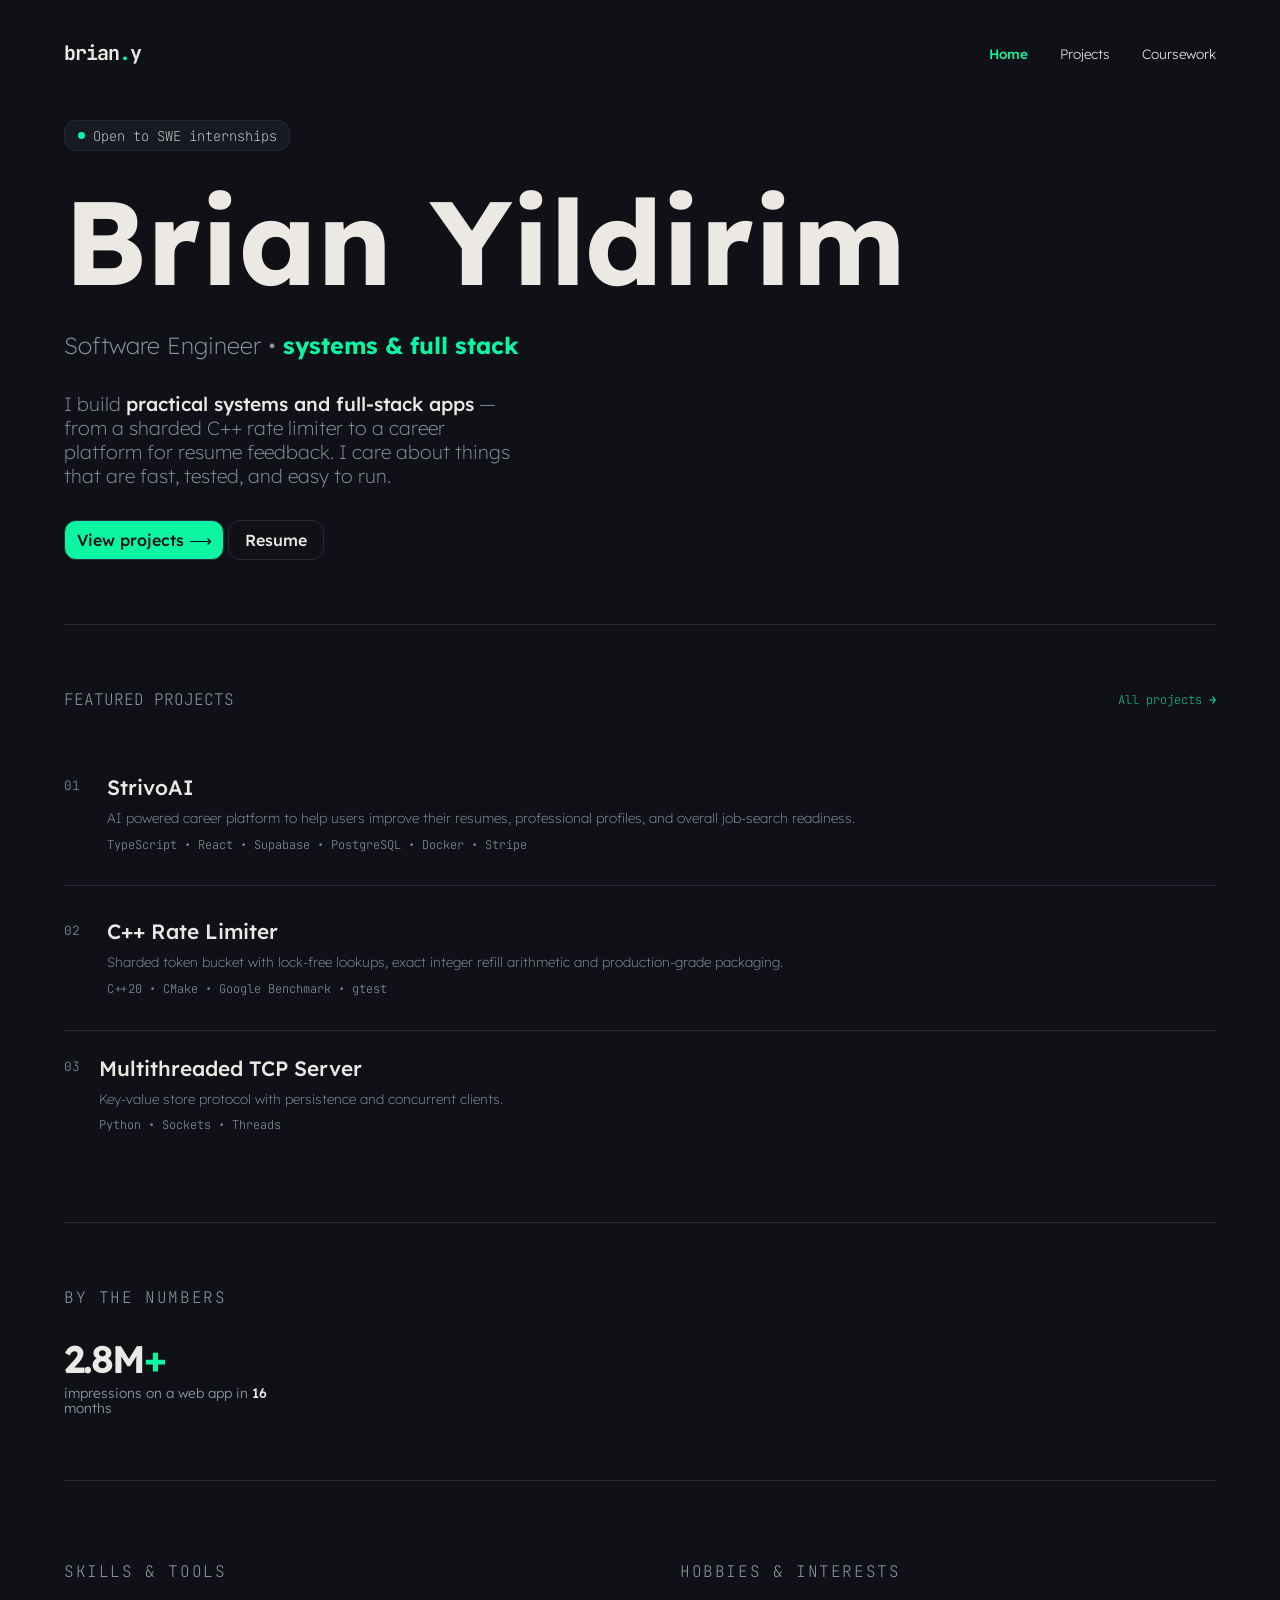
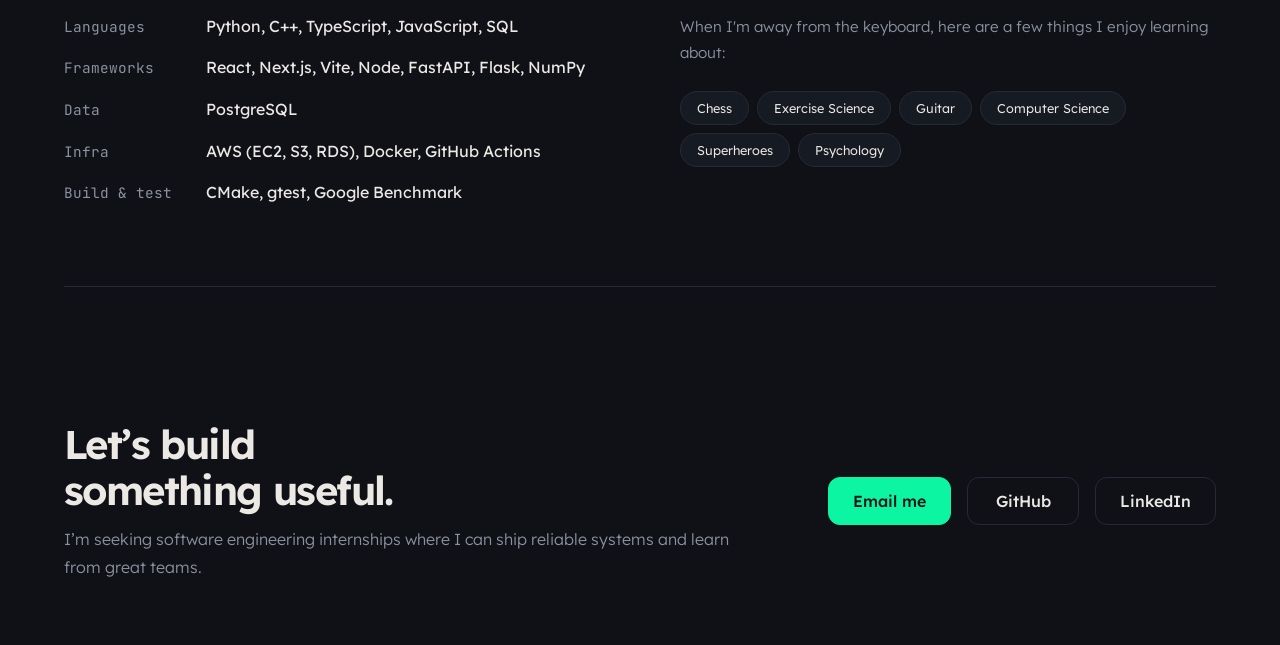
==== commit 690dc5b2: "fix(01-12): remove the experience page and its navbar link - Owner decision G-01-4 (UAT 2026-10-29):" ====
--- a/index.html
+++ b/index.html
@@ -23,7 +23,6 @@
     <div class="nav">
       <a href="#about" data-page="about" class="navbar-link">Home</a>
       <a href="#projects" data-page="projects" class="navbar-link">Projects</a>
-      <a href="#experience" data-page="experience" class="navbar-link">Experience</a>
       <a href="#coursework" data-page="coursework" class="navbar-link">Coursework</a>
     </div>
   </header>
--- a/styles/main.css
+++ b/styles/main.css
@@ -0,0 +1,1499 @@
+@import url('https://fonts.googleapis.com/css2?family=JetBrains+Mono:ital,wght@0,100..800;1,100..800&family=Lexend:wght@100..900&display=swap');
+
+body {
+    cursor: url('../static/customcursor.png'), auto;
+    display: flex;
+    flex-direction: column;
+    min-height: 100dvh;
+    margin: 0;
+    padding: 0;
+    background-color: #0F1117;
+    color: #ECE9E4;
+    font-family: "Lexend", sans-serif;
+    font-optical-sizing: auto;
+    font-weight: 250;
+    font-style: normal;
+    font-size: 1rem;
+}
+
+.navbar {
+    width: 100%;
+    box-sizing: border-box;
+    margin-top: 1rem;
+    padding: 1rem 5%;
+    display: flex;
+    flex-direction: column;
+    align-items: center;
+    gap: 1.25rem;
+}
+
+.nav-logo {
+    font-family: "JetBrains Mono", monospace;
+    font-size: 1.25rem;
+    font-weight: 700;
+    letter-spacing: -0.05em;
+    text-align: center;
+}
+
+.nav {
+    display: flex;
+    flex-wrap: wrap;
+    justify-content: center;
+    gap: 1rem;
+    font-size: .85rem;
+    padding: 0;
+}
+
+#content {
+    padding: 3% 5%;
+    flex: 1 0 auto;
+}
+
+a:link,
+a:visited {
+    color: #ECE9E4;
+    text-decoration: none;
+    cursor: url('../static/customcursor.png'), auto;
+}
+
+a.accent-button:link,
+a.accent-button:visited {
+    color: #0F1117;
+    cursor: url('../static/customcursor1.png'), auto;
+}
+
+a.normal-button:link,
+a.normal-button:visited {
+    color: #ECE9E4;
+    cursor: url('../static/customcursor.png'), auto;
+}
+
+a.all-projects-link:link,
+a.all-projects-link:visited {
+    color: #0bf5a3;
+    cursor: url('../static/customcursor.png'), auto;
+}
+
+a.footer-button-primary:link,
+a.footer-button-primary:visited {
+    color: #0F1117;
+    cursor: url('../static/customcursor1.png'), auto;
+}
+
+.project-filter:link,
+.project-filter:visited,
+.project-filter:hover {
+    cursor: url('../static/customcursor.png'), auto;
+}
+
+a.project-link-accent:link,
+a.project-link-accent:visited {
+    color: #0F1117;
+    cursor: url('../static/customcursor.png'), auto;
+}
+
+a.project-link:link,
+a.project-link:visited,
+a.project-link:hover {
+    color: #ECE9E4;
+    cursor: url('../static/customcursor.png'), auto;
+}
+
+a.project-link-accent:hover {
+    cursor: url('../static/customcursor1.png'), auto;
+}
+
+.navbar-link.active {
+    color: #0bf5a3;
+    font-weight: 500;
+}
+
+.header-name {
+    font-size: clamp(1rem, 8vw + 1rem, 9rem);
+    padding: 0;
+    margin: 0;
+}
+
+.larger-h2 {
+    font-size: clamp(0.1rem, 1.2vw + .5rem, 3rem);
+    padding: 0;
+    margin: 1rem 0rem;
+}
+
+.smaller-h3 {
+    font-size: clamp(0.75rem, 1vw + 0.5rem, 1rem);
+    padding: 0;
+    margin: 0;
+}
+
+.mono {
+    font-family: "JetBrains Mono", monospace;
+    font-weight: 100;
+    font-style: normal;
+}
+
+.paragraph-muted {
+    width: 95%;
+    font-size: .9rem;
+    padding: 0;
+    margin: 1.5rem 0;
+}
+
+.accent {
+    color: #0bf5a3;
+}
+
+.muted,
+.paragraph-muted {
+    font-weight: 200;
+    color: #8B919E;
+}
+
+.boldened {
+    font-weight: 500;
+    color: #ECE9E4;
+}
+
+em {
+    font-family: "Cormorant Garamond", serif;
+    font-optical-sizing: auto;
+    font-weight: 250;
+    font-style: normal;
+    font-style: italic;
+}
+
+.accent-button {
+    display: inline-flex;
+    align-items: center;
+    justify-content: center;
+    box-sizing: border-box;
+    background-color: #0bf5a3;
+    border: 1px solid #252A36;
+    color: #0F1117;
+    border-radius: 0.75rem;
+    height: 2rem;
+    width: 8rem;
+    font-family: "Lexend", sans-serif;
+    font-weight: 500;
+    font-size: 0.8rem;
+    cursor: url('../static/customcursor1.png'), auto;
+}
+
+.normal-button {
+    display: inline-flex;
+    align-items: center;
+    justify-content: center;
+    box-sizing: border-box;
+    background-color: #0F1117;
+    border: 1px solid #252A36;
+    color: #ECE9E4;
+    border-radius: 0.75rem;
+    height: 2rem;
+    width: 5rem;
+    font-family: "Lexend", sans-serif;
+    font-weight: 500;
+    font-size: 0.8rem;
+    cursor: url('../static/customcursor.png'), auto;
+}
+
+.signal-button {
+    background-color: #161A23;
+    border: .5px solid #252A36;
+    color: #ECE9E4;
+    border-radius: 0.75rem;
+    min-height: 1.2rem;
+    width: auto;
+    padding: 0.3rem 0.8rem;
+    display: inline-flex;
+    justify-content: center;
+    align-items: center;
+    gap: 0.5rem;
+    font-family: "JetBrains Mono", monospace;
+    font-weight: 100;
+    font-style: normal;
+    white-space: nowrap;
+    font-size: clamp(0.6rem, 1vw + 0.3rem, 0.85rem);
+    margin-bottom: 1rem;
+}
+
+.signal-circle {
+    width: 0.5em;
+    height: 0.5em;
+    background-color: #0bf5a3;
+    border-radius: 50%;
+    flex-shrink: 0;
+}
+
+.break {
+    background-color: #252A36;
+    height: 1px;
+    width: 100%;
+    margin: 2rem 0rem;
+}
+
+.projects-header {
+    display: flex;
+    justify-content: space-between;
+    align-items: center;
+    margin-bottom: 2rem;
+    width: 100%;
+    box-sizing: border-box;
+    gap: 0.5rem;
+}
+
+.all-projects-link {
+    font-size: 0.75rem;
+    color: #0bf5a3;
+    text-decoration: none;
+    white-space: nowrap;
+}
+
+.projects-container {
+    display: flex;
+    flex-direction: column;
+    width: 100%;
+    box-sizing: border-box;
+}
+
+.project-card,
+.project-card-last {
+    display: flex;
+    align-items: flex-start;
+    gap: 1rem;
+    padding: 1.5rem 0;
+    width: 100%;
+    box-sizing: border-box;
+}
+
+.project-card {
+    border-bottom: 1px solid #252A36;
+}
+
+.project-number {
+    font-size: 0.8rem;
+    min-width: 1.2rem;
+    padding-top: 0.2rem;
+}
+
+.project-content {
+    display: flex;
+    flex-direction: column;
+    gap: 0.5rem;
+    flex: 1;
+    min-width: 0;
+}
+
+.project-title {
+    font-size: 1.1rem;
+    margin: 0;
+}
+
+.project-card .paragraph-muted,
+.project-card-last .paragraph-muted {
+    font-size: 0.85rem;
+    line-height: 1.5;
+    margin: 0;
+    width: 100%;
+}
+
+.project-tags {
+    font-size: 0.75rem;
+    line-height: 1.4;
+    word-break: break-word;
+    color: #8B919E;
+}
+
+.numbers-section {
+    width: 100%;
+}
+
+.numbers-header {
+    margin-bottom: 1.5rem;
+    letter-spacing: 0.1em;
+}
+
+.numbers-container {
+    display: flex;
+    flex-direction: column;
+    width: 100%;
+}
+
+.number-item,
+.number-item-last {
+    display: grid;
+    grid-template-columns: 40% 60%;
+    align-items: center;
+    width: 100%;
+    box-sizing: border-box;
+    padding: 1.5rem 0;
+}
+
+.number-item {
+    border-bottom: 1px solid #252A36;
+}
+
+.number-value {
+    font-size: clamp(2rem, 8vw, 3rem);
+    font-weight: 650;
+    letter-spacing: -0.05em;
+    line-height: 1;
+    color: #ECE9E4;
+}
+
+.number-description {
+    margin: 0;
+    padding: 0;
+    color: #8B919E;
+    font-size: 0.9rem;
+    font-weight: 300;
+    line-height: 1.15;
+    max-width: 15rem;
+}
+
+.skills-hobbies-container {
+    width: 100%;
+}
+
+.skills-section {
+    width: 100%;
+    padding: 2rem 0;
+}
+
+.skills-header {
+    margin-bottom: 3rem;
+    letter-spacing: 0.1em;
+}
+
+.skills-container {
+    display: flex;
+    flex-direction: column;
+    gap: 1.5rem;
+}
+
+.skill-item {
+    display: grid;
+    grid-template-columns: 1fr;
+    gap: 0.5rem;
+}
+
+.skill-category {
+    font-size: 0.9rem;
+    font-weight: 400;
+    margin: 0;
+}
+
+.skill-description {
+    font-size: 1.1rem;
+    font-weight: 400;
+    line-height: 1.6;
+    color: #ECE9E4;
+    margin: 0;
+}
+
+.hobbies-section {
+    width: 100%;
+    padding: 1rem 0;
+}
+
+.hobbies-header {
+    margin-bottom: 2.5rem;
+    letter-spacing: 0.1em;
+}
+
+.hobbies-description {
+    margin: 0 0 1.75rem 0;
+    width: 100%;
+    max-width: 32rem;
+    color: #8B919E;
+    font-size: 1rem;
+    font-weight: 300;
+    line-height: 1.75;
+}
+
+.hobbies-container {
+    display: flex;
+    flex-wrap: wrap;
+    gap: 0.5rem;
+}
+
+.hobby-tag {
+    display: inline-flex;
+    align-items: center;
+    justify-content: center;
+    padding: 0.6rem 1rem;
+    background-color: #161A23;
+    border: 1px solid #252A36;
+    border-radius: 999px;
+    color: #ECE9E4;
+    font-size: 0.85rem;
+    font-weight: 350;
+}
+
+.site-footer {
+    width: 100%;
+    box-sizing: border-box;
+    padding: 2.5rem 5% 4rem 5%;
+}
+
+.footer-content {
+    width: 100%;
+}
+
+.footer-title {
+    margin: 0 0 1rem 0;
+    max-width: 22rem;
+    color: #ECE9E4;
+    font-size: clamp(1.8rem, 7vw, 2.5rem);
+    font-weight: 650;
+    line-height: 1.15;
+    letter-spacing: -0.04em;
+}
+
+.footer-description {
+    margin: 0 0 2.5rem 0;
+    max-width: 30rem;
+    color: #8B919E;
+    font-size: 1rem;
+    font-weight: 300;
+    line-height: 1.75;
+}
+
+.footer-links {
+    display: grid;
+    grid-template-columns: 1fr 1fr;
+    gap: 0.75rem;
+}
+
+.footer-button {
+    display: flex;
+    align-items: center;
+    justify-content: center;
+    box-sizing: border-box;
+    min-height: 3rem;
+    border: 1px solid #252A36;
+    border-radius: 0.75rem;
+    font-size: 1rem;
+    font-weight: 500;
+    transition: border-color 0.2s ease, background-color 0.2s ease;
+}
+
+.footer-button-primary {
+    grid-column: 1 / -1;
+    background-color: #0bf5a3;
+    border-color: #0bf5a3;
+    color: #0F1117;
+}
+
+.projects-page-title {
+    margin: 0 0 0.5rem;
+    font-size: 2rem;
+}
+
+.projects-page-description {
+    margin: 0 0 1.25rem;
+    color: #8B919E;
+    line-height: 1.6;
+}
+
+.project-filters {
+    display: flex;
+    gap: 0.5rem;
+    overflow-x: auto;
+    margin-bottom: 1.5rem;
+}
+
+.project-filter {
+    flex-shrink: 0;
+    padding: 0.5rem 0.9rem;
+    background: none;
+    color: #8B919E;
+    border: 1px solid #252A36;
+    border-radius: 999px;
+}
+
+.project-filter.active {
+    background: #ECE9E4;
+    color: #0F1117;
+}
+
+.projects-page-grid {
+    display: grid;
+    gap: 0.6rem;
+}
+
+.projects-page-card {
+    display: grid;
+    grid-template-columns: 32% 1fr;
+    overflow: hidden;
+    background: #161A23;
+    border: 1px solid #252A36;
+    border-radius: 0.5rem;
+}
+
+.projects-page-image {
+    width: 100%;
+    height: 100%;
+    min-height: 7rem;
+    object-fit: cover;
+}
+
+.projects-page-info {
+    padding: 0.85rem;
+    min-width: 0;
+    display: flex;
+    flex-direction: column;
+    flex: 1;
+}
+
+.project-meta {
+    display: flex;
+    justify-content: space-between;
+    gap: 0.5rem;
+    margin-bottom: 0.4rem;
+    color: #8B919E;
+    font-size: 0.6rem;
+}
+
+.project-stat,
+.project-featured {
+    color: #0bf5a3;
+}
+
+.projects-page-info h2 {
+    margin: 0 0 0.35rem;
+    font-size: 0.85rem;
+}
+
+.projects-page-info p {
+    margin: 0;
+    color: #8B919E;
+    font-size: 0.7rem;
+    line-height: 1.5;
+}
+
+.project-tech {
+    display: none;
+    color: #8B919E;
+    font-size: 0.6rem;
+}
+
+.featured-project {
+    display: flex;
+    flex-direction: column;
+}
+
+.featured-project .projects-page-image {
+    aspect-ratio: 16 / 9;
+}
+
+.featured-project .projects-page-info {
+    padding: 1rem;
+}
+
+.featured-project h2 {
+    font-size: 1.5rem;
+}
+
+.project-featured {
+    display: block;
+    margin-bottom: 0.75rem;
+    font-size: 0.8rem;
+}
+
+.featured-project .project-tech {
+    display: block;
+    margin-top: 1.25rem;
+    font-size: .6rem;
+}
+
+.project-links {
+    display: flex;
+    flex-wrap: wrap;
+    gap: 0.5rem;
+    margin-top: auto;
+    padding-top: 1rem;
+}
+
+.project-link-accent {
+    display: inline-flex;
+    align-items: center;
+    justify-content: center;
+    box-sizing: border-box;
+    background-color: #0bf5a3;
+    border: 1px solid #252A36;
+    color: #0F1117;
+    border-radius: 0.5rem;
+    padding: 0.5rem 0.85rem;
+    font-family: "Lexend", sans-serif;
+    font-weight: 500;
+    font-size: 0.8rem;
+    cursor: url('../static/customcursor1.png'), auto;
+}
+
+.project-link {
+    display: inline-flex;
+    align-items: center;
+    justify-content: center;
+    box-sizing: border-box;
+    background-color: #0F1117;
+    border: 1px solid #252A36;
+    color: #ECE9E4;
+    border-radius: 0.5rem;
+    padding: 0.5rem 0.85rem;
+    font-family: "Lexend", sans-serif;
+    font-weight: 500;
+    font-size: 0.8rem;
+    cursor: url('../static/customcursor1.png'), auto;
+}
+
+.coursework {
+    width: 100%;
+}
+
+.coursework-header {
+    margin-bottom: 2.5rem;
+}
+
+.coursework-eyebrow {
+    margin: 0 0 0.75rem;
+    color: #8B919E;
+    font-size: 0.7rem;
+    letter-spacing: 0.1em;
+    text-transform: uppercase;
+}
+
+.coursework-group {
+    margin-bottom: 3rem;
+}
+
+.coursework-group-header {
+    margin-bottom: 1rem;
+}
+
+.coursework-group-label {
+    margin: 0;
+    color: #ECE9E4;
+    font-size: 0.75rem;
+    letter-spacing: 0.1em;
+    text-transform: uppercase;
+}
+
+.coursework-group-note {
+    margin: 0.35rem 0 0;
+    color: #8B919E;
+    font-size: 0.85rem;
+    font-weight: 300;
+}
+
+.coursework-grid {
+    display: grid;
+    gap: 0.75rem;
+}
+
+.course-card {
+    display: flex;
+    flex-direction: column;
+    align-items: flex-start;
+    gap: 0.75rem;
+    padding: 1.25rem;
+    background-color: #161A23;
+    border: 1px solid #252A36;
+    border-radius: 0.75rem;
+    transition: border-color 0.2s ease;
+}
+
+.course-card:hover {
+    border-color: #8B919E;
+}
+
+.course-special {
+    display: inline-flex;
+    align-items: center;
+    padding: 0.3rem 0.6rem;
+    background-color: #0F1117;
+    border: 1px solid #252A36;
+    border-radius: 0.5rem;
+    color: #0bf5a3;
+    font-family: "JetBrains Mono", monospace;
+    font-size: 0.8rem;
+    font-weight: 500;
+    white-space: nowrap;
+}
+
+.course-title {
+    margin: 0;
+    font-size: 1.15rem;
+    font-weight: 500;
+    line-height: 1.3;
+}
+
+.course-description {
+    margin: 0;
+    color: #8B919E;
+    font-size: 0.9rem;
+    font-weight: 300;
+    line-height: 1.6;
+}
+
+.course-topics {
+    display: flex;
+    flex-wrap: wrap;
+    gap: 0.4rem;
+    margin: 0;
+    padding: 0;
+    list-style: none;
+}
+
+.course-topics li {
+    padding: 0.25rem 0.6rem;
+    border: 1px solid #252A36;
+    border-radius: 999px;
+    color: #ECE9E4;
+    font-size: 0.7rem;
+    font-weight: 300;
+}
+
+.course-applied {
+    display: flex;
+    flex-wrap: wrap;
+    align-items: baseline;
+    gap: 0.35rem 0.9rem;
+    width: 100%;
+    box-sizing: border-box;
+    margin: auto 0 0;
+    padding-top: 0.85rem;
+    border-top: 1px solid #252A36;
+    font-size: 0.85rem;
+}
+
+.course-applied-label {
+    width: 100%;
+    color: #8B919E;
+    font-size: 0.7rem;
+    font-weight: 300;
+    letter-spacing: 0.05em;
+    text-transform: uppercase;
+}
+
+a.course-link:link,
+a.course-link:visited {
+    color: #0bf5a3;
+    font-weight: 400;
+    cursor: url('../static/customcursor.png'), auto;
+}
+
+a.course-link::after {
+    content: " →";
+}
+
+a.course-link:hover {
+    text-decoration: underline;
+    text-underline-offset: 0.2rem;
+}
+
+.course-card-compact {
+    display: grid;
+    grid-template-columns: auto 1fr;
+    align-items: center;
+    gap: 0.5rem 0.85rem;
+    padding: 1rem 1.25rem;
+}
+
+.course-card-compact .course-title {
+    font-size: 1rem;
+}
+
+.course-card-compact .course-description {
+    grid-column: 1 / -1;
+    font-size: 0.85rem;
+}
+
+.coursework-also {
+    margin: 1rem 0 0;
+    color: #8B919E;
+    font-size: 0.75rem;
+    font-weight: 300;
+}
+
+.experience {
+    width: 100%;
+}
+
+.experience-header {
+    margin-bottom: 2.5rem;
+}
+
+.experience-eyebrow {
+    margin: 0 0 0.75rem;
+    color: #8B919E;
+    font-size: 0.7rem;
+    letter-spacing: 0.1em;
+    text-transform: uppercase;
+}
+
+.experience-timeline {
+    margin: 0;
+    padding: 0;
+    list-style: none;
+}
+
+.experience-item {
+    position: relative;
+    padding: 0 0 2.5rem 1.75rem;
+}
+
+.experience-item::before {
+    content: "";
+    position: absolute;
+    left: 0.3rem;
+    top: 1rem;
+    bottom: 0;
+    width: 1px;
+    background-color: #252A36;
+}
+
+.experience-item:last-child {
+    padding-bottom: 0;
+}
+
+.experience-item:last-child::before {
+    display: none;
+}
+
+.experience-dot {
+    position: absolute;
+    left: 0;
+    top: 0.3rem;
+    width: 0.65rem;
+    height: 0.65rem;
+    box-sizing: border-box;
+    border-radius: 50%;
+    background-color: #0bf5a3;
+    box-shadow: 0 0 0 4px rgba(11, 245, 163, 0.15);
+}
+
+.experience-item-next .experience-dot {
+    background-color: #0F1117;
+    border: 1px dashed #8B919E;
+    box-shadow: none;
+}
+
+.experience-date {
+    margin: 0 0 0.85rem;
+    color: #8B919E;
+    font-size: 0.75rem;
+    font-weight: 300;
+}
+
+.experience-card {
+    display: flex;
+    flex-direction: column;
+    gap: 1.5rem;
+    padding: 1.25rem;
+    background-color: #161A23;
+    border: 1px solid #252A36;
+    border-radius: 0.75rem;
+}
+
+.experience-head {
+    display: flex;
+    flex-wrap: wrap;
+    align-items: flex-start;
+    gap: 0.85rem;
+}
+
+.experience-logo {
+    flex: none;
+    display: grid;
+    place-items: center;
+    width: 2.75rem;
+    height: 2.75rem;
+    overflow: hidden;
+    background-color: #0F1117;
+    border: 1px solid #252A36;
+    border-radius: 0.6rem;
+    color: #0bf5a3;
+    font-family: "JetBrains Mono", monospace;
+    font-size: 0.9rem;
+    font-weight: 600;
+}
+
+.experience-logo img {
+    width: 100%;
+    height: 100%;
+    object-fit: contain;
+}
+
+.experience-head-text {
+    flex: 1;
+    min-width: 10rem;
+}
+
+.experience-role {
+    margin: 0;
+    font-size: 1.15rem;
+    font-weight: 500;
+    line-height: 1.3;
+}
+
+.experience-company {
+    margin: 0.2rem 0 0;
+    color: #8B919E;
+    font-size: 0.9rem;
+    font-weight: 300;
+}
+
+.experience-badge {
+    padding: 0.25rem 0.65rem;
+    border: 1px solid #252A36;
+    border-radius: 999px;
+    color: #ECE9E4;
+    font-size: 0.7rem;
+    font-weight: 300;
+}
+
+.experience-kpis {
+    display: grid;
+    grid-template-columns: 1fr 1fr;
+    gap: 1px;
+    overflow: hidden;
+    background-color: #252A36;
+    border: 1px solid #252A36;
+    border-radius: 0.6rem;
+}
+
+.experience-kpi {
+    display: flex;
+    flex-direction: column;
+    gap: 0.3rem;
+    padding: 0.9rem;
+    background-color: #0F1117;
+}
+
+.experience-kpi-value {
+    font-size: 1.75rem;
+    font-weight: 650;
+    line-height: 1;
+    letter-spacing: -0.04em;
+}
+
+.experience-kpi-label {
+    color: #8B919E;
+    font-size: 0.75rem;
+    font-weight: 300;
+    line-height: 1.35;
+}
+
+.experience-work {
+    display: grid;
+    gap: 1.25rem;
+    margin: 0;
+    padding: 0;
+    list-style: none;
+}
+
+.work-item {
+    display: flex;
+    flex-direction: column;
+    gap: 0.5rem;
+}
+
+.work-item+.work-item {
+    padding-top: 1.25rem;
+    border-top: 1px solid #252A36;
+}
+
+.work-label {
+    margin: 0;
+    color: #0bf5a3;
+    font-size: 0.7rem;
+    font-weight: 400;
+    letter-spacing: 0.08em;
+    text-transform: uppercase;
+}
+
+.work-text {
+    margin: 0;
+    color: #8B919E;
+    font-size: 0.9rem;
+    font-weight: 300;
+    line-height: 1.6;
+}
+
+.work-num {
+    color: #ECE9E4;
+    font-weight: 500;
+}
+
+.work-tags {
+    display: flex;
+    flex-wrap: wrap;
+    gap: 0.4rem;
+    margin: 0.25rem 0 0;
+    padding: 0;
+    list-style: none;
+}
+
+.work-tags li {
+    padding: 0.25rem 0.6rem;
+    border: 1px solid #252A36;
+    border-radius: 999px;
+    color: #ECE9E4;
+    font-size: 0.7rem;
+    font-weight: 300;
+}
+
+.experience-next {
+    padding: 1.25rem;
+    border: 1px dashed #8B919E;
+    border-radius: 0.75rem;
+}
+
+.experience-next-title {
+    margin: 0;
+    font-size: 1rem;
+    font-weight: 500;
+}
+
+.experience-next-text {
+    margin: 0.4rem 0 0;
+    color: #8B919E;
+    font-size: 0.9rem;
+    font-weight: 300;
+    line-height: 1.6;
+}
+
+@media (min-width: 768px) {
+    .navbar {
+        flex-direction: row;
+        justify-content: space-between;
+        align-items: center;
+        margin-top: 1.5rem;
+    }
+
+    .nav {
+        gap: 2rem;
+        justify-content: flex-end;
+    }
+
+    .paragraph-muted {
+        width: 60%;
+        margin: 1.5rem 0;
+        font-size: 1.1rem;
+    }
+
+    .break {
+        margin: 4rem 0;
+    }
+
+    .project-card {
+        gap: 1.5rem;
+        padding: 2rem 0;
+    }
+
+    .project-card .paragraph-muted {
+        width: 75%;
+    }
+
+    .project-title {
+        font-size: 1.3rem;
+    }
+
+    .numbers-header {
+        margin-bottom: 2rem;
+    }
+
+    .numbers-container {
+        display: grid;
+        grid-template-columns: repeat(1, 1fr);
+        gap: 3rem;
+    }
+
+    .number-item, .number-item-last {
+        display: flex;
+        flex-direction: column;
+        align-items: flex-start;
+        padding: 0;
+        border-bottom: none;
+    }
+
+    .number-value {
+        font-size: clamp(2rem, 3vw, 3.5rem);
+        margin-bottom: 0.4rem;
+    }
+
+    .number-description {
+        font-size: 0.85rem;
+        max-width: 15rem;
+    }
+
+    .skills-hobbies-container {
+        display: grid;
+        grid-template-columns: 1fr 1fr;
+        gap: 5rem;
+        align-items: start;
+    }
+
+    .skills-hobbies-break {
+        display: none;
+    }
+
+    .skills-section {
+        padding: 1rem 0;
+    }
+
+    .skills-header {
+        margin-bottom: 2rem;
+    }
+
+    .skills-container {
+        gap: 1rem;
+    }
+
+    .skill-item {
+        grid-template-columns: 22% minmax(0, 1fr);
+        align-items: baseline;
+        gap: 1.5rem;
+    }
+
+    .skill-description {
+        font-size: 1rem;
+    }
+
+    .hobbies-section {
+        padding: 1rem 0;
+    }
+
+    .hobbies-header {
+        margin-bottom: 2rem;
+    }
+
+    .hobbies-description {
+        font-size: 0.95rem;
+        max-width: 36rem;
+        margin-bottom: 1.5rem;
+    }
+
+    .hobby-tag {
+        padding: 0.5rem 1rem;
+        font-size: 0.8rem;
+    }
+
+    .site-footer {
+        padding-top: 2rem;
+        padding-bottom: 4rem;
+    }
+
+    .footer-content {
+        display: grid;
+        grid-template-columns: minmax(0, 1fr) auto;
+        grid-template-areas: "title buttons" "description buttons";
+        column-gap: 4rem;
+        align-items: center;
+    }
+
+    .footer-title {
+        grid-area: title;
+        margin-bottom: 0.75rem;
+    }
+
+    .footer-description {
+        grid-area: description;
+        margin-bottom: 0;
+        max-width: 42rem;
+    }
+
+    .footer-links {
+        grid-area: buttons;
+        display: flex;
+        align-items: center;
+        justify-content: flex-end;
+        gap: 1rem;
+    }
+
+    .footer-button {
+        min-width: 7rem;
+        padding: 0 1.5rem;
+    }
+
+    .projects-page-grid {
+        grid-template-columns: repeat(2, 1fr);
+        gap: 1.25rem;
+    }
+
+    .projects-page-card {
+        display: flex;
+        flex-direction: column;
+    }
+
+    .projects-page-image {
+        height: auto;
+        aspect-ratio: 16 / 9;
+    }
+
+    .project-meta {
+        font-size: 1rem;
+    }
+
+    .projects-page-info {
+        padding: 1.25rem;
+    }
+
+    .projects-page-info h2 {
+        font-size: 1.5rem;
+    }
+
+    .projects-page-info p {
+        font-size: 1.1rem;
+    }
+
+    .project-tech {
+        display: block;
+        margin-top: 1rem;
+        font-size: .8rem;
+    }
+
+    .featured-project {
+        grid-column: 1 / -1;
+        display: grid;
+        grid-template-columns: 58% 42%;
+    }
+
+    .featured-project .projects-page-image {
+        height: 100%;
+        aspect-ratio: auto;
+    }
+
+    .featured-project .projects-page-info {
+        padding: 2rem;
+    }
+
+    .project-link-accent, .project-link {
+        padding: 0.7rem 1.25rem;
+        font-size: 0.9rem;
+        font-weight: 500;
+        border-radius: 0.6rem;
+    }
+
+    .project-links {
+        gap: 0.75rem;
+        padding-top: 1.5rem;
+    }
+
+    .featured-project .project-link-accent {
+        padding: 1.2rem 1.8rem;
+        font-size: 1.2rem;
+    }
+
+    .coursework-header {
+        margin-bottom: 3.5rem;
+    }
+
+    .coursework-header .projects-page-description {
+        max-width: 36rem;
+        font-size: 1.1rem;
+    }
+
+    .coursework-group {
+        margin-bottom: 4rem;
+    }
+
+    .coursework-group-header {
+        margin-bottom: 1.5rem;
+    }
+
+    .coursework-grid {
+        grid-template-columns: repeat(2, 1fr);
+        gap: 1rem;
+    }
+
+    .coursework-grid-compact {
+        grid-template-columns: repeat(3, 1fr);
+    }
+
+    .course-card {
+        padding: 1.5rem;
+    }
+
+    .course-title {
+        font-size: 1.3rem;
+    }
+
+    .course-card-compact {
+        display: flex;
+        align-items: flex-start;
+    }
+
+    .course-card-compact .course-title {
+        font-size: 1.1rem;
+    }
+
+    .experience-header {
+        margin-bottom: 3.5rem;
+    }
+
+    .experience-header .projects-page-description {
+        max-width: 36rem;
+        font-size: 1.1rem;
+    }
+
+    .experience-card {
+        gap: 2rem;
+        padding: 2rem;
+    }
+
+    .experience-logo {
+        width: 3.25rem;
+        height: 3.25rem;
+        font-size: 1rem;
+    }
+
+    .experience-role {
+        font-size: 1.4rem;
+    }
+
+    .experience-kpis {
+        grid-template-columns: repeat(4, 1fr);
+    }
+
+    .experience-kpi {
+        padding: 1.1rem;
+    }
+
+    .experience-kpi-value {
+        font-size: 2.25rem;
+    }
+
+    .experience-next {
+        padding: 1.5rem 2rem;
+    }
+}
+
+@media (min-width: 1024px) {
+    .paragraph-muted {
+        width: 40%;
+        margin: 2rem 0;
+        font-size: 1.2rem;
+    }
+
+    .accent-button {
+        background-color: #0bf5a3;
+        border: 1px solid #252A36;
+        color: #0F1117;
+        border-radius: 0.75rem;
+        height: 2.5rem;
+        width: 10rem;
+        font-family: "Lexend", sans-serif;
+        font-optical-sizing: auto;
+        font-weight: 500;
+        font-style: normal;
+        font-size: 1rem;
+    }
+
+    .normal-button {
+        background-color: #0F1117;
+        border: 1px solid #252A36;
+        color: #ECE9E4;
+        border-radius: 0.75rem;
+        height: 2.5rem;
+        width: 6rem;
+        font-family: "Lexend", sans-serif;
+        font-optical-sizing: auto;
+        font-weight: 500;
+        font-style: normal;
+        font-size: 1rem;
+    }
+
+    .featured-project h2 {
+        font-size: 3rem;
+    }
+
+    .featured-project p {
+        margin: 2rem 0rem;
+        font-size: 1.6rem;
+    }
+
+    .featured-project .project-tech {
+        font-size: 1rem;
+    }
+
+    .coursework-group {
+        display: grid;
+        grid-template-columns: 14rem minmax(0, 1fr);
+        gap: 3rem;
+        align-items: start;
+    }
+
+    .coursework-group-header {
+        position: sticky;
+        top: 2rem;
+        margin-bottom: 0;
+    }
+
+    .coursework-group-note {
+        margin-top: 0.75rem;
+        font-size: 0.95rem;
+        line-height: 1.6;
+    }
+
+    .course-applied-label {
+        width: auto;
+    }
+
+    .coursework-also {
+        grid-column: 2;
+        margin-top: -1.5rem;
+    }
+
+    .experience-item {
+        display: grid;
+        grid-template-columns: 10rem minmax(0, 1fr);
+        column-gap: 3rem;
+        padding-left: 0;
+        padding-bottom: 3rem;
+    }
+
+    .experience-item::before {
+        left: 11.5rem;
+        top: 1.2rem;
+    }
+
+    .experience-dot {
+        left: calc(11.5rem - 0.3rem);
+        top: 0.5rem;
+    }
+
+    .experience-date {
+        margin: 0.3rem 0 0;
+        text-align: right;
+        white-space: nowrap;
+        font-size: 0.8rem;
+    }
+
+    .experience-work {
+        grid-template-columns: repeat(3, 1fr);
+        gap: 0;
+    }
+
+    .work-item {
+        padding: 0 1.5rem;
+    }
+
+    .work-item:first-child {
+        padding-left: 0;
+    }
+
+    .work-item:last-child {
+        padding-right: 0;
+    }
+
+    .work-item+.work-item {
+        padding-top: 0;
+        border-top: 0;
+        border-left: 1px solid #252A36;
+    }
+}
+
+.projects-page-card[hidden] {
+    display: none;
+}
--- a/styles/project-detail.css
+++ b/styles/project-detail.css
@@ -800,6 +800,17 @@
   letter-spacing: .08em;
 }
 
+.pd-src code {
+  font-family: inherit;
+  text-transform: none;
+  letter-spacing: normal;
+}
+
+.pd-code figcaption .pd-src {
+  margin-top: 0;
+  padding-top: 0;
+}
+
 .pd-steps {
   counter-reset: pd-step;
   display: grid;
